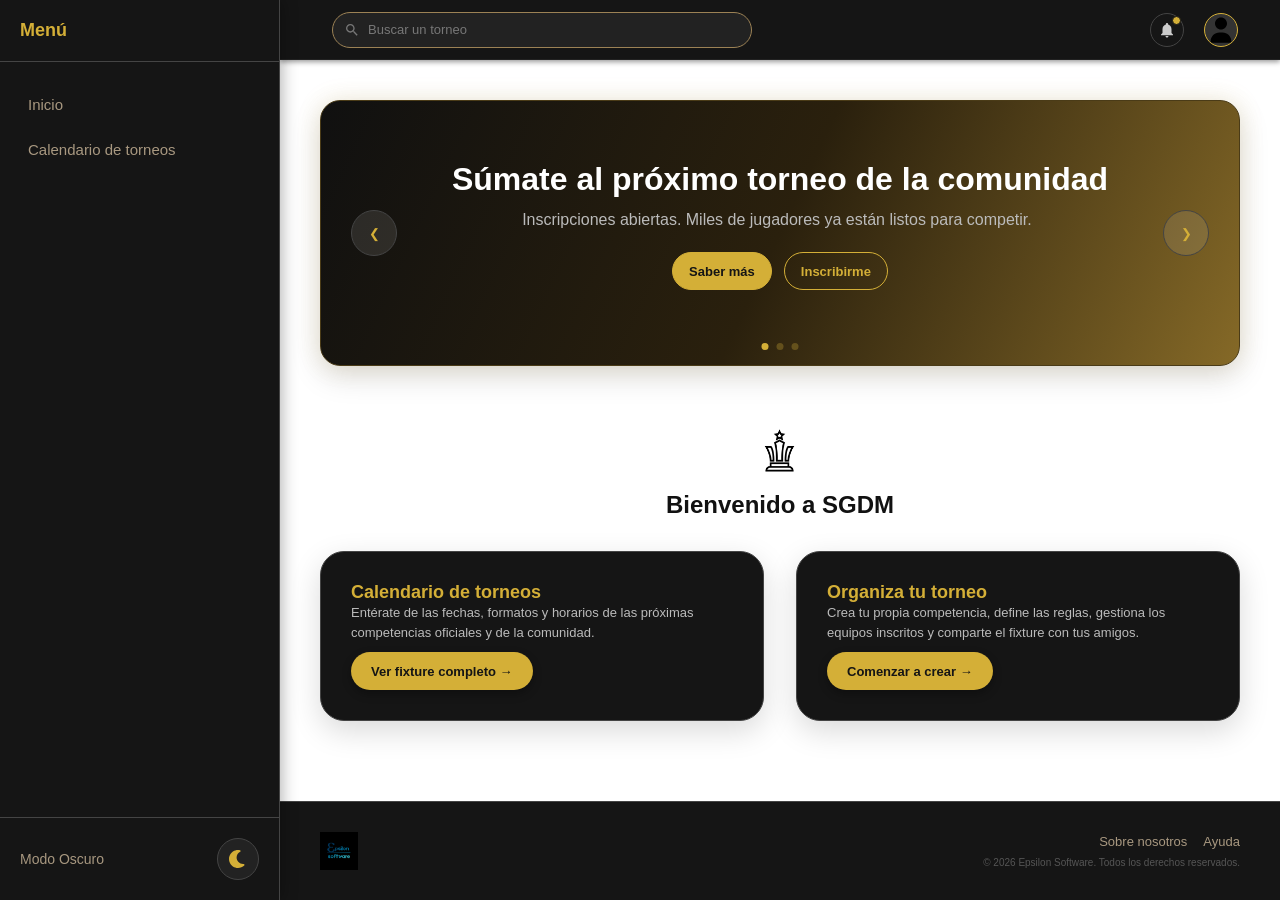
==== index.html @ f8e4a987 "Incio secion con php" ====
<!DOCTYPE html>
<html lang="es">
<head>
    <meta charset="UTF-8">
    <meta name="viewport" content="width=device-width, initial-scale=1.0">
    <title>SGDM - Plataforma de Torneos</title>
    
    <link rel="icon" type="image/png" href="/img/logoapp2.jpeg">
    
    <link rel="stylesheet" href="/css/inicio.css">
</head>
<body>

    <!-- 5. Menú lateral -->
    <input type="checkbox" id="menu-toggle" class="menu-checkbox">

    <div class="sidebar">

        <!--5. Movil cerrar menú -->
        <div class="sidebar-header">
            <span class="sidebar-title">Menú</span>
            <label for="menu-toggle" class="close-sidebar-btn" aria-label="Cerrar menú">X</label>
        </div>
        
        <nav class="sidebar-nav">
            <a href="php/inicio.php" class="sidebar-link">Inicio</a>
            <a href="php/calendario.php" class="sidebar-link">Calendario de torneos</a>
        </nav>

        <!--5. Modo Oscuro-Claro -->
        <div class="sidebar-footer">
            <div class="theme-switch-container">
                <span class="theme-label">Modo Oscuro</span>
                    <button class="theme-toggle-btn" aria-label="Cambiar tema">
                    <svg xmlns="http://www.w3.org/2000/svg" viewBox="0 0 512 512" style="width: 18px; height: 18px; fill: currentColor; vertical-align: middle;">
                        <path d="M256 0C114.6 0 0 114.6 0 256S114.6 512 256 512c68.8 0 131.3-27.2 177.3-71.4 7.3-7 9.4-17.9 5.3-27.1s-13.7-14.9-23.8-14.1c-4.9 .4-9.8 .6-14.8 .6-101.6 0-184-82.4-184-184 0-72.1 41.5-134.6 102.1-164.8 9.1-4.5 14.3-14.3 13.1-24.4S322.6 8.5 312.7 6.3C294.4 2.2 275.4 0 256 0z"/>
                    </svg>
                    </button>
            </div>
        </div>
    </div>

    <label for="menu-toggle" class="sidebar-overlay"></label>

    <!--2. Navbar y Menú hamburgesa -->
    <nav class="navbar" aria-label="Navegación principal">
        <label for="menu-toggle" class="nav-button" aria-label="Abrir menú de navegación">
            <div class="hamburger-box">
                <span class="line"></span>
                <span class="line"></span>
                <span class="line"></span>
            </div>
        </label>

        <!--3. Busqueda de Torneo -->
        <form action="php/busquedaTorneo.php" method="GET" class="search-form" style="display: flex; flex: 1; max-width: 420px; margin: 0 12px;">
            <div class="search-container" style="margin: 0; width: 100%;">
                <svg class="search-google-icon" viewBox="0 0 24 24" fill="none" xmlns="http://www.w3.org/2000/svg" aria-hidden="true">
                    <path d="M15.5 14h-.79l-.28-.27C15.41 12.59 16 11.11 16 9.5 16 5.91 13.09 3 9.5 3S3 5.91 3 9.5 5.91 16 9.5 16c1.61 0 3.09-.59 4.23-1.57l.27.28v.79l5 4.99L20.49 19l-4.99-5zm-6 0C7.01 14 5 11.99 5 9.5S7.01 5 9.5 5 14 7.01 14 9.5 11.99 14 9.5 14z" fill="#777777"/>
                </svg>
                <input type="text" class="search-input" placeholder="Buscar un torneo" aria-label="Buscar torneos" name="query">
            </div>
        </form>

        <!-- 4. Campana de Notificaciones -->
        <div class="notifications-dropdown">

            <!--4. Checkbox oculto-->
            <input type="checkbox" id="noti-toggle" class="dropdown-checkbox">
    
            <label for="noti-toggle" class="notifications-dropdown-button" aria-label="Notificaciones">
                <div class="notifications-icon-wrapper">
                    <svg class="bell-icon" viewBox="0 0 24 24" fill="none" xmlns="http://www.w3.org/2000/svg">
                        <path d="M12 22c1.1 0 2-.9 2-2h-4c0 1.1.89 2 2 2zm6-6v-5c0-3.07-1.64-5.64-4.5-6.32V4c0-.83-.67-1.5-1.5-1.5s-1.5.67-1.5 1.5v.68C7.63 5.36 6 7.92 6 11v5l-2 2v1h16v-1l-2-2z" fill="#cccccc"/>
                    </svg>
                    <span class="notification-dot"></span>
                </div>
            </label>
    
            <label for="noti-toggle" class="dropdown-overlay"></label>
    
            <!--4. Apartado de Notificaciones -->
            <div class="notifications-menu-card">
                <div class="notifications-menu-header">
                    <span class="notifications-menu-title">Notificaciones</span>
                </div>
                <div class="notifications-menu-divider"></div>
                <div class="notifications-menu-list">
                    <a href="#" class="notification-item unread">
                        <div class="noti-indicator"></div>
                        <div class="noti-content">
                            <p class="noti-text">Tu inscripción para la <strong>Copa de Invierno</strong> ha sido confirmada exitosamente.</p>
                            <span class="noti-time">Hace 10 min</span>
                        </div>
                    </a>
                    <a href="#" class="notification-item">
                        <div class="noti-indicator"></div>
                        <div class="noti-content">
                            <p class="noti-text">El fixture del <strong>Torneo Relámpago</strong> ya se encuentra disponible.</p>
                            <span class="noti-time">Hace 2 horas</span>
                        </div>
                    </a>
                </div>
            </div>
        </div>

        <!-- 4. Apartado de perfil -->
        <div class="profile-dropdown">
    
            <!--4. Checkbox de perfil-->
            <input type="checkbox" id="profile-toggle" class="dropdown-checkbox">
    
            <label for="profile-toggle" class="profile-dropdown-button" aria-label="Menú de usuario">
                <div class="user-avatar">
                    <svg class="avatar-svg" xmlns="http://www.w3.org/2000/svg" viewBox="0 0 640 640">
                        <path d="M320 312C386.3 312 440 258.3 440 192C440 125.7 386.3 72 320 72C253.7 72 200 125.7 200 192C200 258.3 253.7 312 320 312zM290.3 368C191.8 368 112 447.8 112 546.3C112 562.7 125.3 576 141.7 576L498.3 576C514.7 576 528 562.7 528 546.3C528 447.8 448.2 368 349.7 368L290.3 368z" />
                    </svg>
                </div>
            </label>
    
            <label for="profile-toggle" class="dropdown-overlay"></label>
    
            <!--4. Menú de perfil -->
            <div class="profile-menu-card">
                <div class="profile-menu-header">
                    <span class="profile-menu-name">Usuario</span>
                </div>
                <div class="profile-menu-divider"></div>
                <nav class="profile-menu-links">
                    <a href="php/login.php" class="profile-menu-item">
                        <svg class="avatar-svg" xmlns="http://www.w3.org/2000/svg" viewBox="0 0 512 512">
                            <path d="M352 96l64 0c17.7 0 32 14.3 32 32l0 256c0 17.7-14.3 32-32 32l-64 0c-17.7 0-32 14.3-32 32s14.3 32 32 32l64 0c53 0 96-43 96-96l0-256c0-53-43-96-96-96l-64 0c-17.7 0-32 14.3-32 32s14.3 32 32 32zm-9.4 182.6c12.5-12.5 12.5-32.8 0-45.3l-128-128c-12.5-12.5-32.8-12.5-45.3 0s-12.5 32.8 0 45.3L242.7 224 32 224c-17.7 0-32 14.3-32 32s14.3 32 32 32l210.7 0-73.4 73.4c-12.5 12.5-12.5 32.8 0 45.3s32.8 12.5 45.3 0l128-128z"/>
                        </svg> Iniciar sesión
                    </a>
                    <a href="php/perfil.php" class="profile-menu-item">
                        <svg class="avatar-svg" xmlns="http://www.w3.org/2000/svg" viewBox="0 0 640 640">
                            <path d="M320 312C386.3 312 440 258.3 440 192C440 125.7 386.3 72 320 72C253.7 72 200 125.7 200 192C200 258.3 253.7 312 320 312zM290.3 368C191.8 368 112 447.8 112 546.3C112 562.7 125.3 576 141.7 576L498.3 576C514.7 576 528 562.7 528 546.3C528 447.8 448.2 368 349.7 368L290.3 368z" />
                        </svg> Perfil
                    </a>
                    <div class="profile-menu-divider"></div>
                    <a href="php/logout.php" class="profile-menu-item logout-item">
                        <svg class="avatar-svg" xmlns="http://www.w3.org/2000/svg" viewBox="0 0 512 512">
                            <path d="M377.9 105.9L468.1 196c11.1 11.1 11.1 29.1 0 40.2l-90.1 90.1c-11.5 11.5-30.1 11.5-41.6 0s-11.5-30.1 0-41.6l39.3-39.3L160 245.4c-16.3 0-29.4-13.2-29.4-29.4s13.2-29.4 29.4-29.4l215.7 0-39.3-39.3c-11.5-11.5-11.5-30.１ 0-4１．６s30．１-１１．５ ４１．６ ０zM１２０ ９６c０-１３．３-１０．７-２４-２４-２４C４３ ７２ ０ １１５ ０ １６８L０ ３４４c０ ５３ ４３ ９６ ９６ ９６c１３．３ ０ ２４-１０．７ ２４-２４s-１０．７-２４-２４-２４c-２６．５ ０-４８-２１．５-４８-４８l０-１７６c０-２６．５ ２１．５-４８ ４８-４８c１３．３ ０ ２４-１０．７ ２４-２４z"/>
                        </svg> Cierre de sesión
                    </a>
                </nav>
            </div>
        </div>
    </nav>
    
    <!-- 6. Contenedor principal y vista de celular -->
    <main class="main-container">
    
        <!--6. Isla Principal de Inscripciones y Información -->
        <section class="news-carousel-card" aria-labelledby="banner-title">
            <div class="carousel-inner">
                <button class="carousel-btn prev-btn" aria-label="Noticia anterior">&#10094;</button>
                
                <div class="banner-content">
                    <h1 id="banner-title" class="banner-heading">Súmate al próximo torneo de la comunidad</h1>
                    <p class="banner-description">Inscripciones abiertas. Miles de jugadores ya están listos para competir.</p>
                    <div class="banner-actions">
                        <a href="#" class="btn btn-secondary">Saber más</a>
                        <a href="#" class="btn btn-primary">Inscribirme</a>
                    </div>
                </div>

                <!--6. Carrusel -->
                <button class="carousel-btn next-btn" aria-label="Siguiente noticia">&#10095;</button>

                <div class="carousel-dots" aria-hidden="true">
                    <span class="dot active"></span>
                    <span class="dot"></span>
                    <span class="dot"></span>
                </div>
            </div>
        </section>

        <!--6. Mensaje de Bienvenida -->
        <section class="welcome-container" aria-label="Bienvenida">
            <img src="/img/logoapp.png" alt="Logo SGDM" class="welcome-logo">
            <h2 class="welcome-text">Bienvenido a SGDM</h2>
        </section>

        <!--6. Isla de Ingreso al Calendario -->
        <div class="cards-row-wrapper">
            <section class="info-card" aria-labelledby="calendar-title">
                <div class="card-header-row">
                    <h2 id="calendar-title" class="card-main-title">Calendario de torneos</h2>
                </div>
                <p class="card-short-desc">Entérate de las fechas, formatos y horarios de las próximas competencias oficiales y de la comunidad.</p>
                <a href="php/calendario.php" class="card-action-link">Ver fixture completo →</a>
            </section>

            <!--6. Isla de Organización de Torneos -->
            <section class="info-card" aria-labelledby="organize-title">
                <div class="card-header-row">
                    <h2 id="organize-title" class="card-main-title">Organiza tu torneo</h2>
                </div>
                <p class="card-short-desc">Crea tu propia competencia, define las reglas, gestiona los equipos inscritos y comparte el fixture con tus amigos.</p>
                <a href="php/formularioTorneo.php" class="card-action-link">Comenzar a crear →</a>
            </section>
        </div>

    </main>

    <!--7. Footer -->
    <footer class="main-footer">
        <div class="footer-content">
            <img src="/img/epsilonSoftware2.png" alt="Logo Epsilon Software" class="footer-logo">
        
            <div class="footer-right-group">
                <nav class="footer-links" aria-label="Enlaces de pie de página">
                    <a href="#" class="footer-link">Sobre nosotros</a>
                    <a href="#" class="footer-link">Ayuda</a>
                </nav>
                <p class="footer-copyright">&copy; 2026 Epsilon Software. Todos los derechos reservados.</p>
            </div>
        </div>
    </footer>

</body>
</html>
---- css/inicio.css ----
/*==============1. Configuración Inicial ======================*/

* {
    margin: 0;
    padding: 0;
    box-sizing: border-box;
}

:root {
    --bg-dark: #151515;
    --bg-main: #ffffff; /* Fondo blanco del lienzo central */
    --gold-bright: #D4AF37;
    --gold-dark: #9C8255;
    --gold-muted: #A89880;
    --search-bg: #222222;
    --search-border: #444444;
    --sidebar-width: 280px;
}

body {
    font-family: Arial, sans-serif;
    background-color: var(--bg-dark); /* El fondo base de la web es oscuro */
    color: #111111; 
    max-width: 100%;
    overflow-x: hidden;
    display: flex;
    flex-direction: column;
    min-height: 100vh;
}

/*==============2. Navbar y Menú hamburguesa ======================*/

.navbar {
    display: flex !important;  
    align-items: center;       
    justify-content: space-between;
    background-color: var(--bg-dark) !important; 
    padding: 0 16px;           
    height: 60px;
    position: sticky;
    top: 0;
    z-index: 999; 
    border-bottom: 1px solid #222222; 
    box-shadow: 0 2px 5px rgba(0,0,0,0.4);
    width: 100%;
}

.nav-button {
    background-color: #161616; 
    border: 1px solid var(--search-border);  
    border-radius: 6px;        
    cursor: pointer;
    display: flex;
    align-items: center;
    justify-content: center;
    width: 38px;              
    height: 38px;              
    flex-shrink: 0;            
    user-select: none;
}

.hamburger-box {
    width: 20px;
    height: 14px;
    display: flex;
    flex-direction: column;
    justify-content: space-between; 
}

.nav-button .line {
    width: 100%;
    height: 2px;
    background-color: var(--bg-main); 
    border-radius: 2px;
}

/*==============3. Barra de busqueda ======================*/

.search-container {
    display: flex;
    flex: 1;                  
    margin: 0 12px;            
    position: relative;
    align-items: center;
    max-width: 420px;          
}

.search-input {
    width: 100%;               
    height: 36px;
    padding: 0 10px 0 35px;    
    border: 1.5px solid var(--gold-dark); 
    border-radius: 20px;
    background-color: var(--search-bg);
    color: var(--bg-main);
    font-size: 13px;           
    outline: none;
    transition: border-color 0.2s ease;
}

.search-input::placeholder { color: #777777; }
.search-input:focus { border-color: var(--gold-bright); }

.search-google-icon {
    position: absolute;
    left: 12px;
    width: 16px;  
    height: 16px;
    pointer-events: none;
    user-select: none;
}

/*==============4. Perfil y Notificaciones ======================*/

.profile-dropdown, .notifications-dropdown {
    position: relative;
    display: inline-block;
}

.profile-dropdown {
    margin-left: 12px;
}

.notifications-dropdown {
    margin-left: auto;
}

.profile-dropdown-button, .notifications-dropdown-button {
    list-style: none;
    background: none;
    border: none;
    cursor: pointer;
    display: flex;
    align-items: center;
    justify-content: center;
    width: 38px;
    height: 38px;
    flex-shrink: 0;
    padding: 0;
}

.profile-dropdown-button::-webkit-details-marker,
.notifications-dropdown-button::-webkit-details-marker { 
    display: none; 
}

.user-avatar {
    width: 34px;
    height: 34px;
    background-color: #333333;
    border: 1.5px solid var(--gold-bright); 
    border-radius: 50%;
    display: flex;
    align-items: center;
    justify-content: center;
    overflow: hidden;
}

.avatar-icon {
    font-size: 16px;
    color: #cccccc;
}

/* -Contenedor de la campana- */
.notifications-icon-wrapper {
    position: relative;
    width: 34px;
    height: 34px;
    background-color: #161616;
    border: 1px solid var(--search-border);
    border-radius: 50%;
    display: flex;
    align-items: center;
    justify-content: center;
    transition: background-color 0.2s ease;
}

.notifications-icon-wrapper:hover {
    background-color: #2c2c2e;
}

.bell-icon {
    width: 18px;
    height: 18px;
}

/* -Punto dorado de notificaciones- */
.notification-dot {
    position: absolute;
    top: 2px;
    right: 2px;
    width: 9px;
    height: 9px;
    background-color: var(--gold-bright);
    border-radius: 50%;
    border: 1.5px solid var(--bg-dark);
}

.profile-menu-card, .notifications-menu-card {
    position: absolute;
    top: 48px;
    background-color: var(--bg-dark);
    border-radius: 14px;
    box-shadow: 0 8px 24px rgba(0, 0, 0, 0.5);
    border: 1px solid var(--search-border);
    padding: 8px 0;
    z-index: 1010;
}

.profile-menu-card {
    right: 0;
    width: 220px;
}

.notifications-menu-card {
    right: -45px; 
    width: 280px;
}

.profile-menu-header, .notifications-menu-header { padding: 10px 16px; }
.profile-menu-name, .notifications-menu-title { font-size: 14px; font-weight: 600; color: var(--bg-main); }
.profile-menu-divider, .notifications-menu-divider { height: 1px; background-color: var(--search-border); margin: 6px 0; }
.profile-menu-links, .notifications-menu-list { display: flex; flex-direction: column; }


.notifications-menu-list {
    max-height: 240px;
    overflow-y: auto;
}

.profile-menu-item {
    display: flex;
    align-items: center;
    gap: 10px;
    padding: 10px 16px;
    color: var(--gold-muted);
    text-decoration: none;
    font-size: 13.5px;
    font-weight: 500;
}

.notification-item {
    display: flex;
    align-items: flex-start;
    gap: 10px;
    padding: 12px 16px;
    color: var(--gold-muted);
    text-decoration: none;
    font-size: 13px;
    line-height: 1.4;
    transition: background-color 0.2s ease;
}

.profile-menu-item:hover, .notification-item:hover {
    background-color: #222222;
    color: var(--bg-main);
}

.notification-item.unread {
    background-color: rgba(255, 255, 255, 0.03);
    color: var(--bg-main);
}

.notification-item.unread .noti-indicator {
    width: 6px;
    height: 6px;
    background-color: var(--gold-bright);
    border-radius: 50%;
    margin-top: 5px;
    flex-shrink: 0;
}

.noti-content {
    display: flex;
    flex-direction: column;
    gap: 2px;
}

.noti-text strong {
    color: var(--bg-main);
    font-weight: 600;
}

.noti-time {
    font-size: 11px;
    color: #666666;
}

.profile-menu-item.logout-item { color: var(--gold-bright); }

/*Checkbox de Notificaciones y apartado de perfil*/

.dropdown-checkbox {
    display: none;
}

.profile-menu-card, .notifications-menu-card {
    display: none;
}

.dropdown-overlay {
    position: fixed;
    top: 0;
    left: 0;
    width: 100vw;
    height: 100vh;
    background: transparent; 
    z-index: 1000; 
    display: none;
}

.dropdown-checkbox:checked ~ .profile-menu-card,
.dropdown-checkbox:checked ~ .notifications-menu-card {
    display: block;
}

.dropdown-checkbox:checked ~ .dropdown-overlay {
    display: block;
}


/*==============5. Menú Lateral ======================*/

.menu-checkbox { display: none; }

.sidebar {
    position: fixed;
    top: 0;
    left: calc(-1 * var(--sidebar-width));
    width: var(--sidebar-width);
    height: 100vh;
    background-color: var(--bg-dark);
    z-index: 1050;
    display: flex;
    flex-direction: column;
    box-shadow: 4px 0 15px rgba(0, 0, 0, 0.5);
    border-right: 1px solid var(--search-border);
    transition: left 0.3s ease-in-out;
}

.sidebar-overlay {
    position: fixed;
    top: 0;
    left: 0;
    width: 100vw;
    height: 100vh;
    background-color: rgba(0, 0, 0, 0.6);
    z-index: 1040;
    opacity: 0;
    pointer-events: none;
    transition: opacity 0.3s ease-in-out;
}

.menu-checkbox:checked ~ .sidebar { left: 0; }
.menu-checkbox:checked ~ .sidebar-overlay { opacity: 1; pointer-events: auto; }

.sidebar-header {
    display: flex;
    align-items: center;
    justify-content: space-between;
    padding: 20px;
    border-bottom: 1px solid var(--search-border);
}

.sidebar-title { font-size: 18px; font-weight: bold; color: var(--gold-bright); }

.close-sidebar-btn {
    color: var(--gold-muted);
    font-size: 28px;
    cursor: pointer;
}

.sidebar-nav { display: flex; flex-direction: column; padding: 20px 0; flex: 1; }

.sidebar-link {
    display: block;
    padding: 14px 24px;
    color: var(--gold-muted);
    text-decoration: none;
    font-size: 15px;
    font-weight: 500;
    border-left: 4px solid transparent;
}

/* Indicador lateral dorado para menú activo */
.sidebar-link:hover, .sidebar-link.active {
    color: var(--bg-main) !important;
    background-color: #1a1a1a !important;
    border-left: 4px solid var(--gold-bright) !important;
    padding-left: 20px !important;
    font-weight: bold;
}

.sidebar-footer { padding: 20px; border-top: 1px solid var(--search-border); }
.theme-switch-container { display: flex; align-items: center; justify-content: space-between; }
.theme-label { font-size: 14px; color: var(--gold-muted); }

.theme-toggle-btn {
    background-color: var(--search-bg);
    border: 1px solid var(--search-border);
    width: 42px;
    height: 42px;
    border-radius: 50%;
    cursor: pointer;
    display: flex;
    align-items: center;
    justify-content: center;
    color: var(--gold-bright);
}

/*==============6. Contenedor principal y vista de celular ======================*/

.main-container, .phone-container {
    background-color: var(--bg-main);
    padding: 24px 16px;
    display: flex;
    flex-direction: column;
    align-items: center;
    gap: 24px; 
    flex: 1; 
    width: 100%;
}

.news-carousel-card, .info-card {
    background-color: var(--bg-dark);   
    width: 100%;
    max-width: 450px;            
    border-radius: 24px;         
    border: 1px solid var(--search-border);
    box-shadow: 0 10px 30px rgba(0, 0, 0, 0.15); 
}

.news-carousel-card {
    padding: 30px 20px 45px 20px; 
    position: relative;          
    display: flex;
    flex-direction: column;
    align-items: center;
    text-align: center;
    background: linear-gradient(115deg, #101010 0%, #2a200d 50%, #856927 100%) !important;
    border: 1.5px solid #4a3b17 !important;
    box-shadow: 0 10px 30px rgba(0, 0, 0, 0.15), 0 0 25px rgba(212, 175, 55, 0.15) !important;
}

/* -Ocultar botones del carrusel en celulares- */
.carousel-btn,
.carousel-control-prev,
.carousel-control-next,
.prev-btn,
.next-btn { 
    display: none !important; 
} 

.cards-row-wrapper {
    width: 100%;
    max-width: 450px;
    display: flex;
    flex-direction: column;
    gap: 24px;
}

.info-card {
    padding: 22px 20px;
    display: flex;
    flex-direction: column;
    background: #151515;
}

.banner-heading, .card-main-title { font-weight: bold; }
.banner-heading { font-size: 22px; margin-bottom: 10px; color: var(--bg-main); } 
.card-main-title { font-size: 18px; color: var(--gold-bright); } 

.banner-description, .card-short-desc { font-size: 13px; line-height: 1.5; color: #bbbbbb; }
.banner-description { margin-bottom: 20px; }

.banner-actions { display: flex; justify-content: center; gap: 12px; margin-bottom: 15px; }

.btn {
    display: inline-flex;
    align-items: center;
    justify-content: center;
    padding: 8px 16px;
    font-size: 13px;
    font-weight: bold;
    text-decoration: none;
    border-radius: 20px;
    min-height: 38px;
    transition: all 0.2s ease;
}
.btn-secondary { 
    background-color: var(--gold-bright) !important; 
    color: var(--bg-dark) !important; 
    border: 1px solid var(--gold-bright) !important;
}
.btn-secondary:hover {
    background-color: var(--gold-dark) !important;
}

.btn-primary { 
    border: 1.5px solid var(--gold-bright) !important; 
    background: transparent !important; 
    color: var(--gold-bright) !important; 
}
.btn-primary:hover {
    background-color: rgba(212, 175, 55, 0.1) !important;
}

.info-card a,
.card-action-link,
.view-fixture-link,
.start-creating-link {
    display: inline-flex !important;
    align-items: center;
    justify-content: center;
    background-color: var(--gold-bright) !important; 
    color: var(--bg-dark) !important; 
    text-decoration: none !important; 
    padding: 8px 20px !important;
    border-radius: 20px !important;
    font-size: 13px !important;
    font-weight: bold !important;
    min-height: 38px !important;
    align-self: flex-start !important;
    margin-top: 10px !important;
    border-bottom: none !important; 
    box-shadow: 0 4px 10px rgba(0,0,0,0.3);
    transition: all 0.2s ease !important;
}

.info-card a:hover,
.card-action-link:hover {
    background-color: var(--gold-dark) !important;
    transform: translateY(-2px) !important;
}

.carousel-dots {
    position: absolute;
    bottom: 15px;                
    left: 50%;
    transform: translateX(-50%); 
    display: flex;
    gap: 8px;
}

.dot { width: 7px; height: 7px; background-color: rgba(212, 175, 55, 0.3); border-radius: 50%; }
.dot.active { background-color: var(--gold-bright); }

.welcome-container { display: flex; flex-direction: column; align-items: center; }
.welcome-logo { width: 65px; height: auto; margin-bottom: 8px; }
.welcome-text { font-size: 15px; font-weight: 600; color: #111111; } 

/*==============7. Footer ======================*/

.main-footer {
    background-color: var(--bg-dark);   
    border-top: 1px solid var(--search-border);
    padding: 24px 20px 32px 20px; 
    width: 100%;
}

.footer-content {
    display: flex;
    align-items: center;
    justify-content: space-between; 
    max-width: 450px; 
    margin: 0 auto;
}

.footer-logo { height: 38px; width: auto; }
.footer-right-group { display: flex; flex-direction: column; align-items: flex-end; gap: 8px; }
.footer-links { display: flex; gap: 16px; }
.footer-link { color: var(--gold-muted); font-size: 13px; text-decoration: none; }
.footer-link:hover { color: var(--gold-bright); }
.footer-copyright { color: #555555; font-size: 10px; }


.profile-menu-card .avatar-svg {
    width: 16px;          
    height: 16px;          
    fill: currentColor;    
    margin-right: 8px;     
    vertical-align: middle; 
}

/*==============8. Versión de Escritorio (media query) ======================*/

@media (min-width: 1024px) {
    body {
        display: flex !important;
        flex-direction: column !important;
        background-color: var(--bg-dark) !important; 
        padding-left: var(--sidebar-width) !important;
    }

    .sidebar {
        position: fixed !important;
        left: 0 !important;
        top: 0 !important;
        width: var(--sidebar-width) !important;
        height: 100vh !important;
        transition: none !important;
        box-shadow: 2px 0 15px rgba(0, 0, 0, 0.3) !important;
    }

    .close-sidebar-btn, .nav-button, .sidebar-overlay {
        display: none !important;
    }

    .navbar {
        width: 100% !important;
        max-width: 100% !important;
        padding: 0 40px !important;
        justify-content: flex-start !important; 
    }

    .notifications-dropdown {
        margin-left: auto !important; 
    }

    .profile-dropdown {
        margin-left: 16px !important;
    }

    .notifications-menu-card {
        right: 0; 
    }

    .main-container, .phone-container {
        width: 100% !important;
        max-width: none !important;
        padding: 40px !important;
        background-color: var(--bg-main) !important;
        gap: 32px !important;
        border-radius: 0 !important;
        margin: 0 !important;
        box-shadow: none !important;
    }

    .news-carousel-card {
        max-width: 1150px !important;
        width: 100% !important;
        border-radius: 20px !important; 
        padding: 60px 40px !important;
        display: flex !important;
        flex-direction: column !important;
        align-items: center !important;
        justify-content: center !important;
        text-align: center !important;
    }

    .banner-heading {
        font-size: 32px !important;
        max-width: 700px !important;
    }

    .banner-description {
        font-size: 16px !important;
        max-width: 650px !important;
    }

    .carousel-btn {
        display: flex !important;
        position: absolute !important;
        top: 50% !important;
        transform: translateY(-50%) !important;
        background-color: rgba(255, 255, 255, 0.1) !important;
        border: 1px solid var(--search-border) !important;
        color: var(--gold-bright) !important;
        width: 46px !important;
        height: 46px !important;
        border-radius: 50% !important;
        align-items: center !important;
        justify-content: center !important;
        cursor: pointer !important;
        transition: background-color 0.2s ease;
    }
    .carousel-btn:hover {
        background-color: rgba(212, 175, 55, 0.1) !important;
    }
    .prev-btn { left: 30px !important; }
    .next-btn { right: 30px !important; }

    .welcome-container {
        padding: 20px 0 0 0 !important;
    }
    .welcome-text { font-size: 24px !important; }

    .cards-row-wrapper {
        display: flex !important;
        flex-direction: row !important;
        justify-content: center !important;
        gap: 32px !important;
        width: 100% !important;
        max-width: 1150px !important;
    }

    .info-card {
        flex: 1 !important;
        max-width: 560px !important;
        padding: 30px !important;
    }

    .main-footer {
        width: 100% !important;
        padding: 30px 40px !important;
    }

    .footer-content {
        max-width: 1150px !important;
        margin: 0 auto !important;
    }

    .main-content {
        display: flex !important;
        flex-direction: row !important;
        flex-wrap: wrap !important;
        gap: 30px !important;
        width: 100% !important;
        max-width: 1150px !important;
        margin: 0 auto !important;
        padding: 0 !important;
    }

    .tournament-hero {
        width: 100% !important;
        height: 360px !important;
    }

    .description-block {
        flex: 1 1 calc(60% - 15px) !important;
    }

    .quick-info-section {
        flex: 1 1 calc(40% - 15px) !important;
    }
}
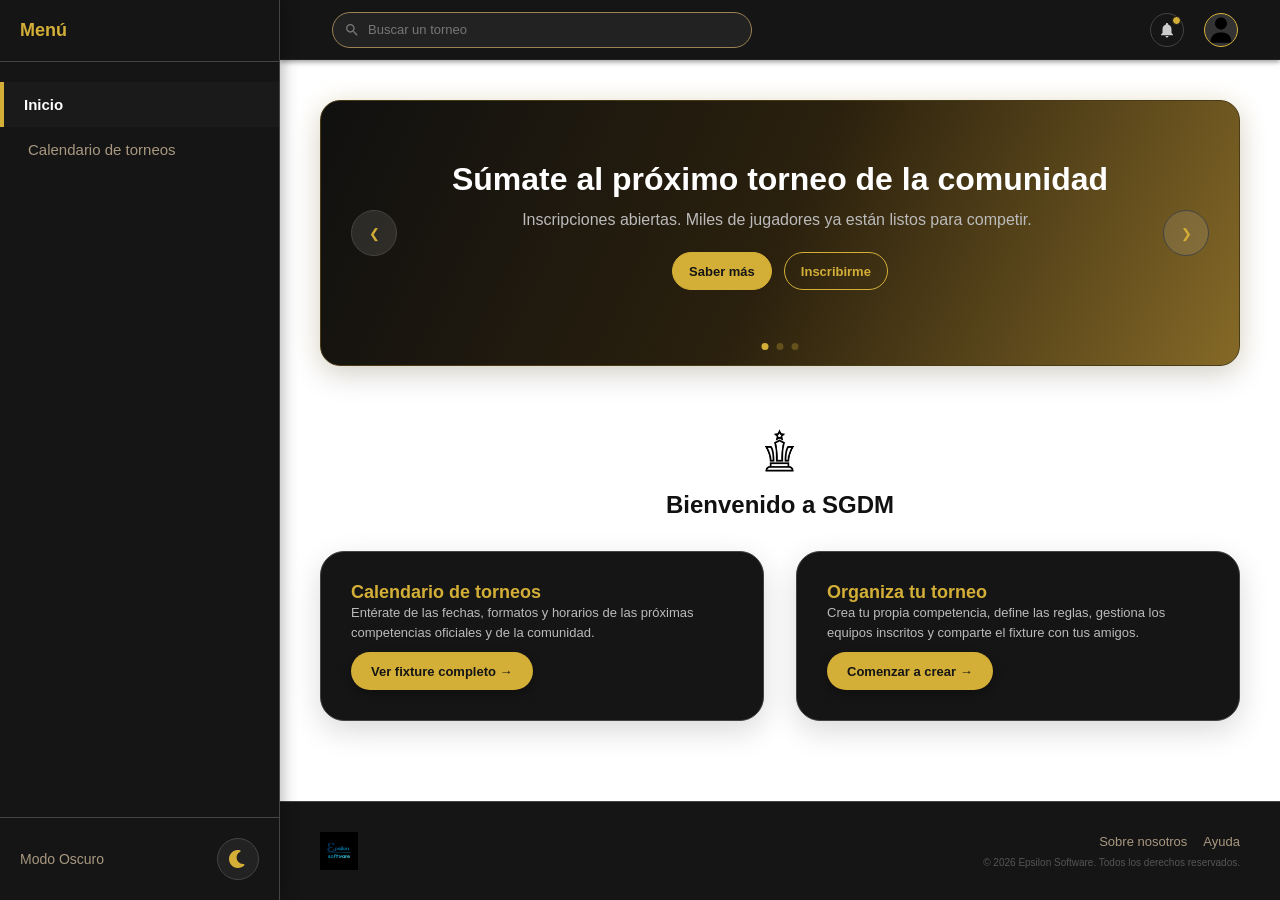
==== commit 61e2afdc: "Implementacion de javaScript a calendario" ====
--- a/index.html
+++ b/index.html
@@ -23,7 +23,7 @@
         </div>
         
         <nav class="sidebar-nav">
-            <a href="php/inicio.php" class="sidebar-link">Inicio</a>
+            <a href="php/inicio.php" class="sidebar-link active">Inicio</a>
             <a href="php/calendario.php" class="sidebar-link">Calendario de torneos</a>
         </nav>
 
@@ -127,7 +127,7 @@
                 </div>
                 <div class="profile-menu-divider"></div>
                 <nav class="profile-menu-links">
-                    <a href="php/login.php" class="profile-menu-item">
+                    <a href="php/logica/login.php" class="profile-menu-item">
                         <svg class="avatar-svg" xmlns="http://www.w3.org/2000/svg" viewBox="0 0 512 512">
                             <path d="M352 96l64 0c17.7 0 32 14.3 32 32l0 256c0 17.7-14.3 32-32 32l-64 0c-17.7 0-32 14.3-32 32s14.3 32 32 32l64 0c53 0 96-43 96-96l0-256c0-53-43-96-96-96l-64 0c-17.7 0-32 14.3-32 32s14.3 32 32 32zm-9.4 182.6c12.5-12.5 12.5-32.8 0-45.3l-128-128c-12.5-12.5-32.8-12.5-45.3 0s-12.5 32.8 0 45.3L242.7 224 32 224c-17.7 0-32 14.3-32 32s14.3 32 32 32l210.7 0-73.4 73.4c-12.5 12.5-12.5 32.8 0 45.3s32.8 12.5 45.3 0l128-128z"/>
                         </svg> Iniciar sesión
@@ -138,7 +138,7 @@
                         </svg> Perfil
                     </a>
                     <div class="profile-menu-divider"></div>
-                    <a href="php/logout.php" class="profile-menu-item logout-item">
+                    <a href="php/logica/logout.php" class="profile-menu-item logout-item">
                         <svg class="avatar-svg" xmlns="http://www.w3.org/2000/svg" viewBox="0 0 512 512">
                             <path d="M377.9 105.9L468.1 196c11.1 11.1 11.1 29.1 0 40.2l-90.1 90.1c-11.5 11.5-30.1 11.5-41.6 0s-11.5-30.1 0-41.6l39.3-39.3L160 245.4c-16.3 0-29.4-13.2-29.4-29.4s13.2-29.4 29.4-29.4l215.7 0-39.3-39.3c-11.5-11.5-11.5-30.１ 0-4１．６s30．１-１１．５ ４１．６ ０zM１２０ ９６c０-１３．３-１０．７-２４-２４-２４C４３ ７２ ０ １１５ ０ １６８L０ ３４４c０ ５３ ４３ ９６ ９６ ９６c１３．３ ０ ２４-１０．７ ２４-２４s-１０．７-２４-２４-２４c-２６．５ ０-４８-２１．５-４８-４８l０-１７６c０-２６．５ ２１．５-４８ ４８-４８c１３．３ ０ ２４-１０．７ ２４-２４z"/>
                         </svg> Cierre de sesión
